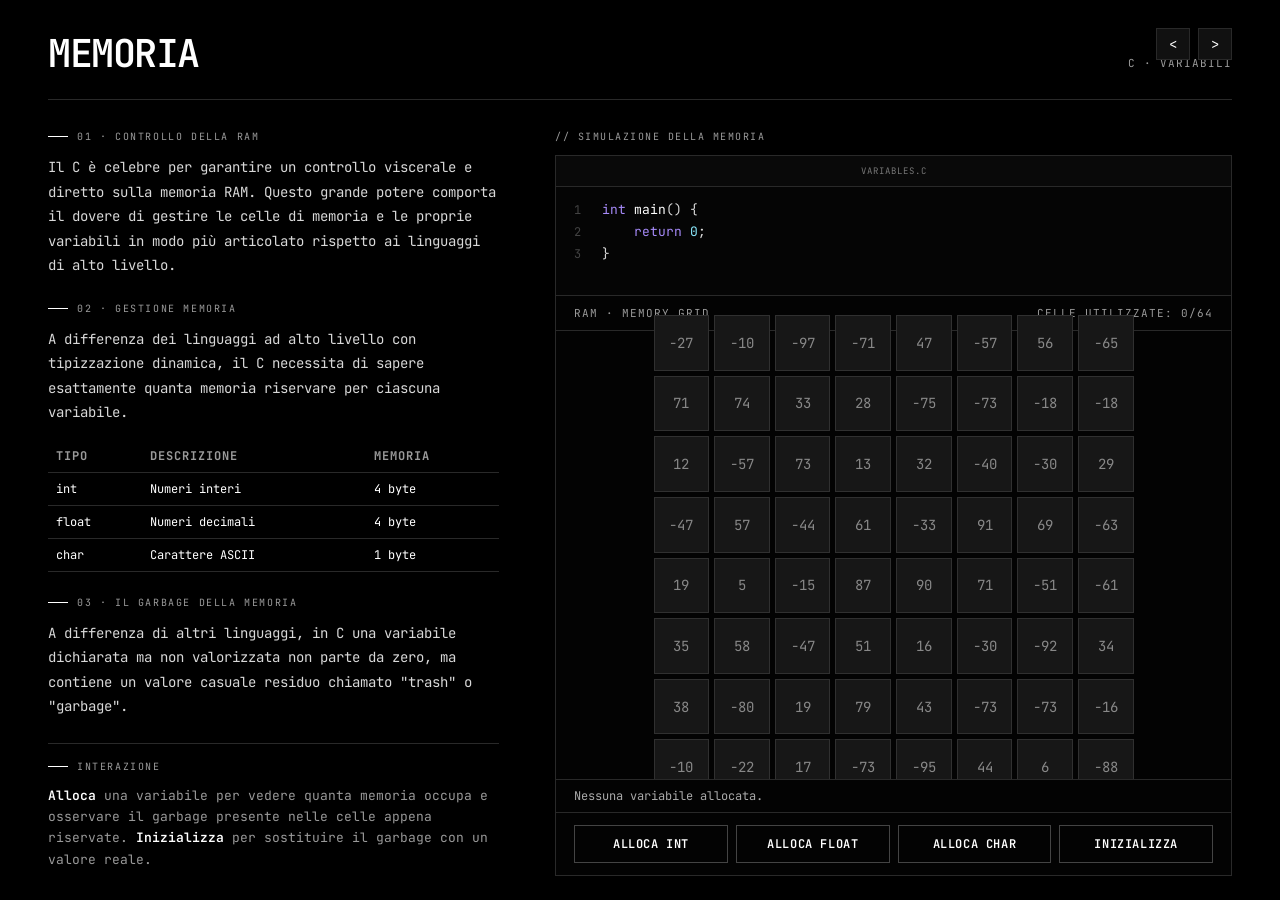
==== memoria.html @ db169fb8 "Primo Commit (sito base ma completo)" ====
<!DOCTYPE html>
<html lang="it">
<head>
    <meta charset="UTF-8">
    <meta name="viewport" content="width=device-width, initial-scale=1.0">
    <title>MEMORIA</title>
    <link rel="preconnect" href="https://fonts.googleapis.com">
    <link rel="preconnect" href="https://fonts.gstatic.com" crossorigin>
    <link href="https://fonts.googleapis.com/css2?family=JetBrains+Mono:wght@400;500;600;700&display=swap" rel="stylesheet">
    <link rel="stylesheet" href="shared.css">
    <style>
        table { width: 100%; margin-top: 15px; border-collapse: collapse; font-size: 12px; }
        th, td { border-bottom: 1px solid var(--line); padding: 8px; text-align: left; }
        th { color: var(--muted); letter-spacing: 1px; text-transform: uppercase; }
        .code-type-int { color: var(--int); } .code-type-float { color: var(--float); } .code-type-char { color: var(--char); } .code-value { color: var(--function); }
        .ram-header { display: flex; justify-content: space-between; padding: 10px 18px; border-bottom: 1px solid var(--line); color: var(--muted); letter-spacing: 1px; flex-shrink: 0; font-size: 11px; }
        .ram-area { flex: 1; min-height: 0; display: flex; justify-content: center; align-items: center; padding: 14px; }
        .ram-grid { width: 480px; max-width: 100%; aspect-ratio: 1; display: grid; grid-template-columns: repeat(8, 1fr); grid-template-rows: repeat(8, 1fr); gap: 5px; }
        .cell { display: flex; align-items: center; justify-content: center; border: 1px solid var(--cell-border); background: var(--cell); color: #888; transition: all 0.3s ease; font-size: 14px; }
        .cell.initialized { font-weight: bold; }
        #allocInt:hover { color: var(--int); border-color: var(--int); }
        #allocFloat:hover { color: var(--float); border-color: var(--float); }
        #allocChar:hover { color: var(--char); border-color: var(--char); }
    </style>
</head>
<body>
<div class="nav-bar">
    <button class="nav-btn" onclick="window.location.href='main.html'">&lt;</button>
    <button class="nav-btn" onclick="window.location.href='stdio.html'">&gt;</button>
</div>
<div class="app">
    <header class="header">
        <h1 class="title">MEMORIA</h1>
        <div class="subtitle">C · VARIABILI</div>
    </header>
    <main class="content">
        <section class="lesson">
            <div>
                <div class="lesson-section">
                    <div class="eyebrow">01 · CONTROLLO DELLA RAM</div>
                    <p>Il C è celebre per garantire un controllo viscerale e diretto sulla memoria RAM. Questo grande potere comporta il dovere di gestire le celle di memoria e le proprie variabili in modo più articolato rispetto ai linguaggi di alto livello.</p>
                </div>
                <div class="lesson-section">
                    <div class="eyebrow">02 · GESTIONE MEMORIA</div>
                    <p>A differenza dei linguaggi ad alto livello con tipizzazione dinamica, il C necessita di sapere esattamente quanta memoria riservare per ciascuna variabile.</p>
                    <table>
                        <tr><th>Tipo</th><th>Descrizione</th><th>Memoria</th></tr>
                        <tr><td>int</td><td>Numeri interi</td><td>4 byte</td></tr>
                        <tr><td>float</td><td>Numeri decimali</td><td>4 byte</td></tr>
                        <tr><td>char</td><td>Carattere ASCII</td><td>1 byte</td></tr>
                    </table>
                </div>
                <div class="lesson-section">
                    <div class="eyebrow">03 · IL GARBAGE DELLA MEMORIA</div>
                    <p>A differenza di altri linguaggi, in C una variabile dichiarata ma non valorizzata non parte da zero, ma contiene un valore casuale residuo chiamato "trash" o "garbage".</p>
                </div>
            </div>
            <div class="interaction">
                <div class="interaction-title">INTERAZIONE</div>
                <p><strong>Alloca</strong> una variabile per vedere quanta memoria occupa e osservare il garbage presente nelle celle appena riservate. <strong>Inizializza</strong> per sostituire il garbage con un valore reale.</p>
            </div>
        </section>
        <section class="workspace-column">
            <div class="workspace-label">// SIMULAZIONE DELLA MEMORIA</div>
            <div class="workspace">
                <div class="code-panel">
                    <div class="code-header">variables.c</div>
                    <div class="code-content" id="codeContent"></div>
                </div>
                <div class="ram-header">
                    <span>RAM · MEMORY GRID</span>
                    <span>CELLE UTILIZZATE: <span id="usedCounter">0</span>/64</span>
                </div>
                <div class="ram-area">
                    <div class="ram-grid" id="ramGrid"></div>
                </div>
                <div class="variable-status" id="variableStatus">Nessuna variabile allocata.</div>
                <div class="controls">
                    <button id="allocInt" type="button">ALLOCA INT</button>
                    <button id="allocFloat" type="button">ALLOCA FLOAT</button>
                    <button id="allocChar" type="button">ALLOCA CHAR</button>
                    <button id="initialize" type="button">INIZIALIZZA</button>
                </div>
            </div>
        </section>
    </main>
</div>
<script>
    const TOTAL_CELLS = 64, memory = [], variables = [], ramGrid = document.getElementById("ramGrid"), codeContent = document.getElementById("codeContent"), usedCounter = document.getElementById("usedCounter"), variableStatus = document.getElementById("variableStatus");
    let nextVariableId = 1;
    for (let i = 0; i < TOTAL_CELLS; i++) memory.push({ value: Math.floor(Math.random() * 199) - 99, variableId: null, initialized: false });
    function getRandomHue() { return Math.floor(Math.random() * 360); }
    function renderMemory() {
        ramGrid.innerHTML = "";
        memory.forEach(cell => {
            const div = document.createElement("div");
            div.className = "cell";
            div.textContent = cell.value;
            if (cell.variableId !== null) {
                const variable = variables.find(v => v.id === cell.variableId);
                const hue = variable.hue;
                div.style.borderColor = `hsl(${hue}, 100%, 65%)`;
                div.style.boxShadow = `0 0 8px hsla(${hue}, 100%, 65%, 0.4), inset 0 0 8px hsla(${hue}, 100%, 65%, 0.2)`;
                if (cell.initialized) {
                    div.style.backgroundColor = `hsla(${hue}, 100%, 65%, 0.35)`;
                    div.style.color = "#ffffff";
                    div.style.textShadow = `0 0 5px hsla(${hue}, 100%, 65%, 0.8)`;
                    div.classList.add("initialized");
                } else {
                    div.style.backgroundColor = `hsla(${hue}, 100%, 65%, 0.1)`;
                    div.style.color = `hsla(${hue}, 100%, 80%, 0.5)`;
                }
            }
            ramGrid.appendChild(div);
        });
        usedCounter.textContent = memory.filter(c => c.variableId !== null).length;
    }
    function findFreeBlock(size) {
        for (let i = 0; i <= TOTAL_CELLS - size; i++) {
            const indexes = [];
            for (let j = 0; j < size; j++) indexes.push(i + j);
            if (indexes.every(index => memory[index].variableId === null)) return indexes;
        }
        return null;
    }
    function allocate(type, size) {
        const cells = findFreeBlock(size);
        if (!cells) { variableStatus.textContent = "RAM PIENA"; return; }
        const variable = { id: nextVariableId++, type, cells, initialized: false, hue: getRandomHue() };
        variables.push(variable);
        cells.forEach(index => { memory[index].variableId = variable.id; });
        renderMemory();
        updateCode();
        variableStatus.textContent = `Allocata ${type} var${variable.id}`;
    }
    function initializeFirstVariable() {
        const variable = variables.find(v => !v.initialized);
        if (!variable) { variableStatus.textContent = "Tutte le variabili sono inizializzate."; return; }
        variable.initialized = true;
        let value = variable.type === "int" ? 10 : variable.type === "float" ? 1.5 : "A";
        variable.cells.forEach(index => {
            memory[index].value = value;
            memory[index].initialized = true;
        });
        renderMemory();
        updateCode();
        variableStatus.textContent = `Inizializzata var${variable.id}`;
    }
    function updateCode() {
        codeContent.innerHTML = "";
        const mainLine = document.createElement("div");
        mainLine.className = "code-line";
        mainLine.innerHTML = `<span class="code-number">1</span><span class="code-keyword">int</span> <span class="code-variable">main</span>() {`;
        codeContent.appendChild(mainLine);
        variables.forEach((variable, index) => {
            const line = document.createElement("div");
            line.className = "code-line";
            let value = variable.initialized ? (variable.type === "int" ? " = 10" : variable.type === "float" ? " = 1.5" : " = 'A'") : "";
            line.innerHTML = `<span class="code-number">${index + 2}</span>    <span style="color: hsl(${variable.hue}, 100%, 65%); text-shadow: 0 0 5px hsla(${variable.hue}, 100%, 65%, 0.5);">${variable.type}</span> <span class="code-variable">var${variable.id}</span><span class="code-value">${value}</span>;`;
            codeContent.appendChild(line);
        });
        const returnLine = document.createElement("div");
        returnLine.className = "code-line";
        returnLine.innerHTML = `<span class="code-number">${variables.length + 2}</span>    <span class="code-keyword">return</span> <span class="code-value">0</span>;`;
        codeContent.appendChild(returnLine);
        const closing = document.createElement("div");
        closing.className = "code-line";
        closing.innerHTML = `<span class="code-number">${variables.length + 3}</span>}`;
        codeContent.appendChild(closing);
        codeContent.scrollTop = codeContent.scrollHeight;
    }
    document.getElementById("allocInt").addEventListener("click", () => allocate("int", 4));
    document.getElementById("allocFloat").addEventListener("click", () => allocate("float", 4));
    document.getElementById("allocChar").addEventListener("click", () => allocate("char", 1));
    document.getElementById("initialize").addEventListener("click", initializeFirstVariable);
    renderMemory();
    updateCode();
</script>
</body>
</html>
---- shared.css ----
* {
    box-sizing: border-box;
    margin: 0;
    padding: 0;
}

:root {
    --white: #ffffff;
    --muted: #9a9a9a;
    --dim: #555555;
    --line: #292929;
    --green: #00ff88;
    --red: #ff304f;
    --keyword: #a78bfa;
    --type: #ffb86c;
    --number: #50fa7b;
    --function: #8be9fd;
    --text: #d8d8d8;
    --cell: #171717;
    --cell-border: #303030;
    --int: #ff9d3d;
    --float: #00ff88;
    --char: #4da6ff;
    --cyan: #8be9fd;
    --magenta: #ff79c6;

    --fs-code: 13px;
    --fs-code-num: 12px;
    --fs-ui: 12px;
    --fs-btn: 12px;
}

html, body {
    width: 100%;
    height: 100%;
    overflow: hidden;
    background: #000000;
}

body {
    font-family: "JetBrains Mono", monospace;
    color: var(--white);
    text-align: left;
}

button {
    font-family: inherit;
}

.app {
    width: 100%;
    height: 100vh;
    min-height: 620px;
    display: flex;
    flex-direction: column;
    padding: 28px 48px 24px;
    overflow: hidden;
}

/* HEADER */
.header {
    flex: 0 0 auto;
    display: flex;
    align-items: baseline;
    justify-content: space-between;
    border-bottom: 1px solid var(--line);
    padding-bottom: 20px;
}

.title {
    font-size: clamp(25px, 3vw, 40px);
    font-weight: 600;
    letter-spacing: -1.5px;
}

.subtitle {
    color: var(--muted);
    font-size: 11px;
    letter-spacing: 1px;
    text-transform: uppercase;
}

/* MAIN CONTENT */
.content {
    flex: 1;
    min-height: 0;
    display: grid;
    grid-template-columns: minmax(320px, 0.9fr) minmax(520px, 1.35fr);
    gap: 56px;
    padding-top: 30px;
    overflow: hidden;
}

/* LESSON */
.lesson {
    min-width: 0;
    display: flex;
    flex-direction: column;
    justify-content: space-between;
    padding-bottom: 10px;
    overflow-y: auto;
}

.eyebrow {
    display: flex;
    align-items: center;
    gap: 9px;
    margin-bottom: 12px;
    color: var(--muted);
    font-size: 10px;
    letter-spacing: 1.6px;
    text-transform: uppercase;
}

.eyebrow::before {
    content: "";
    width: 20px;
    height: 1px;
    background: var(--white);
}

.lesson p {
    max-width: 690px;
    color: var(--text);
    font-size: 14px;
    line-height: 1.75;
    text-align: left;
}

.lesson p strong {
    color: var(--white);
    font-weight: 600;
}

.lesson-section {
    margin-bottom: 24px;
}

.nav-bar {
    position: absolute;
    top: 28px;
    right: 48px;
    display: flex;
    gap: 8px;
    z-index: 100;
}

.nav-btn {
    padding: 6px 12px;
    background: #111;
    border: 1px solid var(--line);
    color: var(--white);
    font-size: 14px;
    cursor: pointer;
    transition: .2s ease;
}

.nav-btn:hover {
    border-color: var(--white);
    background: #222;
}

/* INTERACTION */
.interaction {
    margin-top: auto;
    padding-top: 16px;
    border-top: 1px solid var(--line);
}

.interaction-title {
    display: flex;
    align-items: center;
    gap: 9px;
    margin-bottom: 12px;
    color: var(--muted);
    font-size: 10px;
    letter-spacing: 1.6px;
    text-transform: uppercase;
}

.interaction-title::before {
    content: "";
    width: 20px;
    height: 1px;
    background: var(--white);
}

.interaction p {
    color: #999;
    font-size: 13px;
    line-height: 1.65;
    text-align: left;
}

.interaction strong {
    color: var(--white);
    font-weight: 600;
}

/* WORKSPACE */
.workspace-column {
    display: flex;
    flex-direction: column;
    min-height: 0;
    overflow: hidden;
}

.workspace-label {
    color: var(--muted);
    font-size: 10px;
    letter-spacing: 1.5px;
    text-transform: uppercase;
    margin-bottom: 12px;
    flex-shrink: 0;
}

.workspace {
    flex: 1;
    min-height: 0;
    border: 1px solid var(--line);
    display: flex;
    flex-direction: column;
    background: #030303;
    overflow: hidden;
}

.code-panel {
    border-bottom: 1px solid var(--line);
    background: #050505;
    flex: 0 0 140px;
    display: flex;
    flex-direction: column;
    overflow: hidden;
}

.code-panel.executing {
    animation: codePulse 0.75s ease-in-out;
    border-color: #777;
}

@keyframes codePulse {
    0% { box-shadow: 0 0 0 rgba(255,255,255,0); }
    35% { box-shadow: 0 0 20px rgba(255,255,255,0.13), 0 0 45px rgba(255,255,255,0.04); }
    100% { box-shadow: 0 0 0 rgba(255,255,255,0); }
}

.code-header {
    height: 31px;
    flex-shrink: 0;
    border-bottom: 1px solid #292929;
    display: flex;
    align-items: center;
    justify-content: center;
    color: #777;
    font-size: 9px;
    letter-spacing: 1px;
    text-transform: uppercase;
    background: #090909;
}

.code-content {
    flex: 1;
    min-height: 0;
    padding: 12px 18px;
    font-size: var(--fs-code);
    line-height: 1.7;
    overflow-y: auto;
}

.code-line { white-space: pre; color: var(--text); }
.code-number { display: inline-block; width: 28px; color: #444; user-select: none; font-size: var(--fs-code-num); }
.code-keyword { color: var(--keyword); }
.code-type { color: var(--type); }
.code-function { color: var(--function); }
.code-number-value { color: var(--number); }
.code-string { color: var(--green); }
.code-variable { color: var(--white); }

.variable-status {
    padding: 8px 18px;
    border-top: 1px solid var(--line);
    font-size: var(--fs-ui);
    color: #aaa;
    flex-shrink: 0;
    background: #030303;
}

.variable-status.success { color: var(--green); }
.variable-status.error { color: var(--red); }

.controls {
    display: flex;
    gap: 8px;
    padding: 12px 18px;
    border-top: 1px solid var(--line);
    flex-shrink: 0;
    background: #030303;
}

.controls button {
    flex: 1;
    background: transparent;
    color: white;
    border: 1px solid #444;
    padding: 10px;
    font-family: inherit;
    font-size: var(--fs-btn);
    cursor: pointer;
    transition: .15s ease;
    font-weight: 600;
    letter-spacing: .6px;
}

.controls button:hover { border-color: white; }
.controls button:disabled { opacity: .35; cursor: not-allowed; }

@media (max-width: 1000px) {
    .app { padding: 22px 28px 20px; }
    .content { grid-template-columns: 1fr; gap: 20px; overflow: hidden; }
    .lesson { max-height: 280px; overflow-y: auto; }
    .workspace { height: 400px; }
}
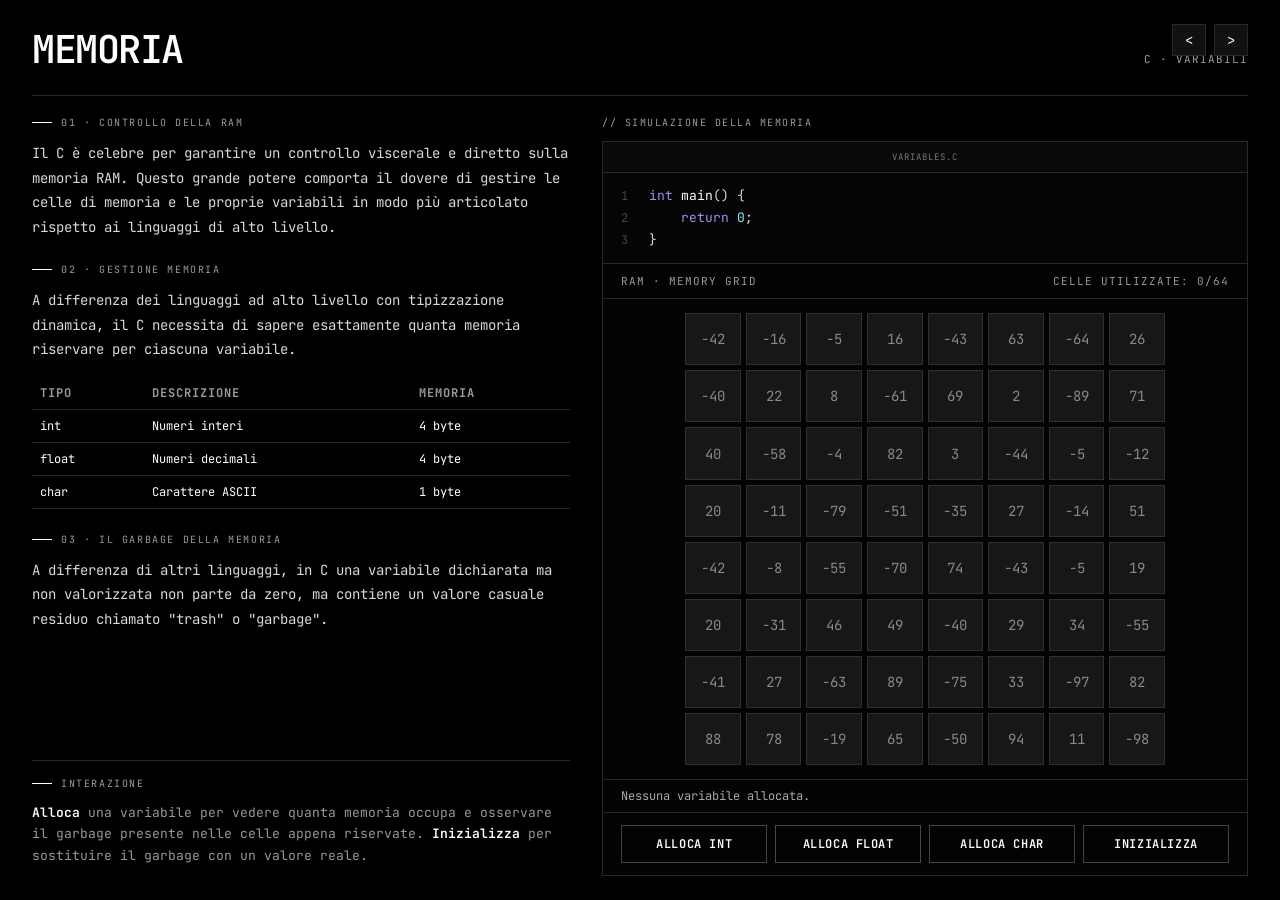
==== commit 1637acae: "Update memoria.html" ====
--- a/memoria.html
+++ b/memoria.html
@@ -86,46 +86,65 @@
     </main>
 </div>
 <script>
-    const TOTAL_CELLS = 64, memory = [], variables = [], ramGrid = document.getElementById("ramGrid"), codeContent = document.getElementById("codeContent"), usedCounter = document.getElementById("usedCounter"), variableStatus = document.getElementById("variableStatus");
+    const TOTAL_CELLS = 64, COLS = 8, memory = [], variables = [], ramGrid = document.getElementById("ramGrid"), codeContent = document.getElementById("codeContent"), usedCounter = document.getElementById("usedCounter"), variableStatus = document.getElementById("variableStatus");
     let nextVariableId = 1;
     for (let i = 0; i < TOTAL_CELLS; i++) memory.push({ value: Math.floor(Math.random() * 199) - 99, variableId: null, initialized: false });
     function getRandomHue() { return Math.floor(Math.random() * 360); }
+    
     function renderMemory() {
         ramGrid.innerHTML = "";
-        memory.forEach(cell => {
+        let i = 0;
+        while (i < TOTAL_CELLS) {
+            const cell = memory[i];
             const div = document.createElement("div");
             div.className = "cell";
-            div.textContent = cell.value;
+            
             if (cell.variableId !== null) {
                 const variable = variables.find(v => v.id === cell.variableId);
+                const size = variable.cells.length;
                 const hue = variable.hue;
+                
+                div.style.gridColumn = `span ${size}`;
                 div.style.borderColor = `hsl(${hue}, 100%, 65%)`;
                 div.style.boxShadow = `0 0 8px hsla(${hue}, 100%, 65%, 0.4), inset 0 0 8px hsla(${hue}, 100%, 65%, 0.2)`;
-                if (cell.initialized) {
+                
+                if (variable.initialized) {
+                    div.textContent = memory[i].value;
                     div.style.backgroundColor = `hsla(${hue}, 100%, 65%, 0.35)`;
                     div.style.color = "#ffffff";
                     div.style.textShadow = `0 0 5px hsla(${hue}, 100%, 65%, 0.8)`;
                     div.classList.add("initialized");
                 } else {
+                    div.textContent = memory[i].value;
                     div.style.backgroundColor = `hsla(${hue}, 100%, 65%, 0.1)`;
                     div.style.color = `hsla(${hue}, 100%, 80%, 0.5)`;
                 }
+                
+                ramGrid.appendChild(div);
+                i += size;
+            } else {
+                div.textContent = cell.value;
+                ramGrid.appendChild(div);
+                i++;
             }
-            ramGrid.appendChild(div);
-        });
+        }
         usedCounter.textContent = memory.filter(c => c.variableId !== null).length;
     }
+    
     function findFreeBlock(size) {
         for (let i = 0; i <= TOTAL_CELLS - size; i++) {
+            if ((i % COLS) + size > COLS) continue;
+            
             const indexes = [];
             for (let j = 0; j < size; j++) indexes.push(i + j);
             if (indexes.every(index => memory[index].variableId === null)) return indexes;
         }
         return null;
     }
+    
     function allocate(type, size) {
         const cells = findFreeBlock(size);
-        if (!cells) { variableStatus.textContent = "RAM PIENA"; return; }
+        if (!cells) { variableStatus.textContent = "RAM PIENA O SPAZIO CONTIGUO INSUFFICIENTE"; return; }
         const variable = { id: nextVariableId++, type, cells, initialized: false, hue: getRandomHue() };
         variables.push(variable);
         cells.forEach(index => { memory[index].variableId = variable.id; });
@@ -133,6 +152,7 @@
         updateCode();
         variableStatus.textContent = `Allocata ${type} var${variable.id}`;
     }
+    
     function initializeFirstVariable() {
         const variable = variables.find(v => !v.initialized);
         if (!variable) { variableStatus.textContent = "Tutte le variabili sono inizializzate."; return; }
@@ -146,6 +166,7 @@
         updateCode();
         variableStatus.textContent = `Inizializzata var${variable.id}`;
     }
+    
     function updateCode() {
         codeContent.innerHTML = "";
         const mainLine = document.createElement("div");
@@ -169,6 +190,7 @@
         codeContent.appendChild(closing);
         codeContent.scrollTop = codeContent.scrollHeight;
     }
+    
     document.getElementById("allocInt").addEventListener("click", () => allocate("int", 4));
     document.getElementById("allocFloat").addEventListener("click", () => allocate("float", 4));
     document.getElementById("allocChar").addEventListener("click", () => allocate("char", 1));
--- a/shared.css
+++ b/shared.css
@@ -1,26 +1,41 @@
+/* =========================================================
+   RESET
+   ========================================================= */
+
 * {
     box-sizing: border-box;
     margin: 0;
     padding: 0;
 }
+
+
+/* =========================================================
+   VARIABLES
+   ========================================================= */
 
 :root {
     --white: #ffffff;
     --muted: #9a9a9a;
     --dim: #555555;
     --line: #292929;
+
     --green: #00ff88;
     --red: #ff304f;
+
     --keyword: #a78bfa;
     --type: #ffb86c;
     --number: #50fa7b;
     --function: #8be9fd;
+
     --text: #d8d8d8;
+
     --cell: #171717;
     --cell-border: #303030;
+
     --int: #ff9d3d;
     --float: #00ff88;
     --char: #4da6ff;
+
     --cyan: #8be9fd;
     --magenta: #ff79c6;
 
@@ -30,14 +45,18 @@
     --fs-btn: 12px;
 }
 
-html, body {
+
+/* =========================================================
+   BASE
+   ========================================================= */
+
+html,
+body {
     width: 100%;
     height: 100%;
     overflow: hidden;
     background: #000000;
-}
-
-body {
+
     font-family: "JetBrains Mono", monospace;
     color: var(--white);
     text-align: left;
@@ -47,22 +66,36 @@
     font-family: inherit;
 }
 
+
+/* =========================================================
+   MAIN APP LAYOUT
+   ========================================================= */
+
 .app {
     width: 100%;
     height: 100vh;
-    min-height: 620px;
+    min-height: 100vh;
+
     display: flex;
     flex-direction: column;
-    padding: 28px 48px 24px;
+
+    padding: 24px 32px;
+
     overflow: hidden;
 }
 
-/* HEADER */
+
+/* =========================================================
+   HEADER & NAVBAR
+   ========================================================= */
+
 .header {
     flex: 0 0 auto;
+
     display: flex;
     align-items: baseline;
     justify-content: space-between;
+
     border-bottom: 1px solid var(--line);
     padding-bottom: 20px;
 }
@@ -80,33 +113,84 @@
     text-transform: uppercase;
 }
 
-/* MAIN CONTENT */
+.nav-bar {
+    position: absolute;
+
+    top: 24px;
+    right: 32px;
+
+    display: flex;
+    gap: 8px;
+
+    z-index: 100;
+}
+
+.nav-btn {
+    padding: 6px 12px;
+
+    background: #111;
+    border: 1px solid var(--line);
+
+    color: var(--white);
+
+    font-size: 14px;
+
+    cursor: pointer;
+    transition: .2s ease;
+}
+
+.nav-btn:hover {
+    border-color: var(--white);
+    background: #222;
+}
+
+
+/* =========================================================
+   MAIN CONTENT & LESSON
+   ========================================================= */
+
 .content {
     flex: 1;
+
     min-height: 0;
+
     display: grid;
-    grid-template-columns: minmax(320px, 0.9fr) minmax(520px, 1.35fr);
-    gap: 56px;
-    padding-top: 30px;
+    grid-template-columns:
+        minmax(280px, 1fr)
+        minmax(360px, 1.2fr);
+
+    gap: 32px;
+
+    padding-top: 20px;
+
     overflow: hidden;
 }
 
-/* LESSON */
 .lesson {
     min-width: 0;
+
     display: flex;
     flex-direction: column;
     justify-content: space-between;
+
     padding-bottom: 10px;
+
     overflow-y: auto;
 }
 
+.lesson-section {
+    margin-bottom: 24px;
+}
+
 .eyebrow {
     display: flex;
     align-items: center;
+
     gap: 9px;
     margin-bottom: 12px;
+
     color: var(--muted);
+
     font-size: 10px;
     letter-spacing: 1.6px;
     text-transform: uppercase;
@@ -114,16 +198,21 @@
 
 .eyebrow::before {
     content: "";
+
     width: 20px;
     height: 1px;
+
     background: var(--white);
 }
 
 .lesson p {
     max-width: 690px;
+
     color: var(--text);
+
     font-size: 14px;
     line-height: 1.75;
+
     text-align: left;
 }
 
@@ -132,47 +221,59 @@
     font-weight: 600;
 }
 
-.lesson-section {
-    margin-bottom: 24px;
-}
-
-.nav-bar {
-    position: absolute;
-    top: 28px;
-    right: 48px;
-    display: flex;
-    gap: 8px;
-    z-index: 100;
-}
-
-.nav-btn {
-    padding: 6px 12px;
-    background: #111;
-    border: 1px solid var(--line);
-    color: var(--white);
-    font-size: 14px;
-    cursor: pointer;
-    transition: .2s ease;
-}
-
-.nav-btn:hover {
-    border-color: var(--white);
-    background: #222;
-}
-
-/* INTERACTION */
+
+/* =========================================================
+   TABLES
+   ========================================================= */
+
+table {
+    width: 100%;
+
+    margin-top: 15px;
+
+    border-collapse: collapse;
+
+    font-size: 12px;
+}
+
+th,
+td {
+    border-bottom: 1px solid var(--line);
+
+    padding: 8px;
+
+    text-align: left;
+}
+
+th {
+    color: var(--muted);
+
+    letter-spacing: 1px;
+    text-transform: uppercase;
+}
+
+
+/* =========================================================
+   INTERACTION SECTION
+   ========================================================= */
+
 .interaction {
     margin-top: auto;
+
     padding-top: 16px;
+
     border-top: 1px solid var(--line);
 }
 
 .interaction-title {
     display: flex;
     align-items: center;
+
     gap: 9px;
     margin-bottom: 12px;
+
     color: var(--muted);
+
     font-size: 10px;
     letter-spacing: 1.6px;
     text-transform: uppercase;
@@ -180,15 +281,19 @@
 
 .interaction-title::before {
     content: "";
+
     width: 20px;
     height: 1px;
+
     background: var(--white);
 }
 
 .interaction p {
     color: #999;
+
     font-size: 13px;
     line-height: 1.65;
+
     text-align: left;
 }
 
@@ -197,126 +302,664 @@
     font-weight: 600;
 }
 
-/* WORKSPACE */
+
+/* =========================================================
+   WORKSPACE COLUMN
+   ========================================================= */
+
 .workspace-column {
     display: flex;
     flex-direction: column;
+
     min-height: 0;
+
     overflow: hidden;
 }
 
 .workspace-label {
     color: var(--muted);
+
     font-size: 10px;
     letter-spacing: 1.5px;
     text-transform: uppercase;
+
     margin-bottom: 12px;
+
     flex-shrink: 0;
 }
+
+
+/* =========================================================
+   WORKSPACE
+   ========================================================= */
 
 .workspace {
     flex: 1;
+
     min-height: 0;
+
     border: 1px solid var(--line);
+
     display: flex;
     flex-direction: column;
+
     background: #030303;
+
     overflow: hidden;
 }
+
+
+/* =========================================================
+   CODE PANEL
+   ========================================================= */
 
 .code-panel {
     border-bottom: 1px solid var(--line);
+
     background: #050505;
-    flex: 0 0 140px;
+
+    flex: 0 1 auto;
+
+    max-height: 140px;
+
     display: flex;
     flex-direction: column;
+
     overflow: hidden;
 }
 
 .code-panel.executing {
     animation: codePulse 0.75s ease-in-out;
+
     border-color: #777;
 }
 
 @keyframes codePulse {
-    0% { box-shadow: 0 0 0 rgba(255,255,255,0); }
-    35% { box-shadow: 0 0 20px rgba(255,255,255,0.13), 0 0 45px rgba(255,255,255,0.04); }
-    100% { box-shadow: 0 0 0 rgba(255,255,255,0); }
+    0% {
+        box-shadow: 0 0 0 rgba(255, 255, 255, 0);
+    }
+
+    35% {
+        box-shadow:
+            0 0 20px rgba(255, 255, 255, 0.13),
+            0 0 45px rgba(255, 255, 255, 0.04);
+    }
+
+    100% {
+        box-shadow: 0 0 0 rgba(255, 255, 255, 0);
+    }
 }
 
 .code-header {
     height: 31px;
+
     flex-shrink: 0;
+
     border-bottom: 1px solid #292929;
+
     display: flex;
     align-items: center;
     justify-content: center;
+
     color: #777;
+
     font-size: 9px;
     letter-spacing: 1px;
     text-transform: uppercase;
+
     background: #090909;
 }
 
 .code-content {
     flex: 1;
+
     min-height: 0;
+
     padding: 12px 18px;
+
     font-size: var(--fs-code);
     line-height: 1.7;
+
     overflow-y: auto;
 }
 
-.code-line { white-space: pre; color: var(--text); }
-.code-number { display: inline-block; width: 28px; color: #444; user-select: none; font-size: var(--fs-code-num); }
-.code-keyword { color: var(--keyword); }
-.code-type { color: var(--type); }
-.code-function { color: var(--function); }
-.code-number-value { color: var(--number); }
-.code-string { color: var(--green); }
-.code-variable { color: var(--white); }
+
+/* =========================================================
+   SYNTAX HIGHLIGHTING
+   ========================================================= */
+
+.code-line {
+    white-space: pre;
+    color: var(--text);
+}
+
+.code-number {
+    display: inline-block;
+
+    width: 28px;
+
+    color: #444;
+
+    user-select: none;
+
+    font-size: var(--fs-code-num);
+}
+
+.code-keyword {
+    color: var(--keyword);
+}
+
+.code-type {
+    color: var(--type);
+}
+
+.code-function {
+    color: var(--function);
+}
+
+.code-number-value {
+    color: var(--number);
+}
+
+.code-string {
+    color: var(--green);
+}
+
+.code-variable {
+    color: var(--white);
+}
+
+.code-value {
+    color: var(--function);
+}
+
+.code-type-int {
+    color: var(--int);
+}
+
+.code-type-float {
+    color: var(--float);
+}
+
+.code-type-char {
+    color: var(--char);
+}
+
+
+/* =========================================================
+   RAM SIMULATION GRID
+   ========================================================= */
+
+.ram-header {
+    display: flex;
+    justify-content: space-between;
+
+    padding: 10px 18px;
+
+    border-bottom: 1px solid var(--line);
+
+    color: var(--muted);
+
+    letter-spacing: 1px;
+
+    flex-shrink: 0;
+
+    font-size: 11px;
+}
+
+.ram-area {
+    flex: 1;
+
+    min-height: 0;
+
+    display: flex;
+    justify-content: center;
+    align-items: center;
+
+    padding: 12px;
+}
+
+.ram-grid {
+    width: 100%;
+
+    max-width: min(100%, 420px);
+    max-height: 100%;
+
+    aspect-ratio: 1 / 1;
+
+    display: grid;
+
+    grid-template-columns: repeat(8, 1fr);
+    grid-template-rows: repeat(8, 1fr);
+
+    gap: 4px;
+}
+
+.cell {
+    display: flex;
+    align-items: center;
+    justify-content: center;
+
+    border: 1px solid var(--cell-border);
+
+    background: var(--cell);
+
+    color: #888;
+
+    transition: all 0.3s ease;
+
+    font-size: 13px;
+}
+
+.cell.initialized {
+    font-weight: bold;
+}
+
+
+/* =========================================================
+   STATUS & CONTROLS
+   ========================================================= */
 
 .variable-status {
     padding: 8px 18px;
+
     border-top: 1px solid var(--line);
+
     font-size: var(--fs-ui);
+
     color: #aaa;
+
     flex-shrink: 0;
+
     background: #030303;
 }
 
-.variable-status.success { color: var(--green); }
-.variable-status.error { color: var(--red); }
+.variable-status.success {
+    color: var(--green);
+}
+
+.variable-status.error {
+    color: var(--red);
+}
 
 .controls {
     display: flex;
+
     gap: 8px;
+
     padding: 12px 18px;
+
     border-top: 1px solid var(--line);
+
     flex-shrink: 0;
+
     background: #030303;
 }
 
 .controls button {
     flex: 1;
+
     background: transparent;
+
     color: white;
+
     border: 1px solid #444;
+
     padding: 10px;
-    font-family: inherit;
+
     font-size: var(--fs-btn);
+
     cursor: pointer;
+
     transition: .15s ease;
+
     font-weight: 600;
+
     letter-spacing: .6px;
 }
 
-.controls button:hover { border-color: white; }
-.controls button:disabled { opacity: .35; cursor: not-allowed; }
-
-@media (max-width: 1000px) {
-    .app { padding: 22px 28px 20px; }
-    .content { grid-template-columns: 1fr; gap: 20px; overflow: hidden; }
-    .lesson { max-height: 280px; overflow-y: auto; }
-    .workspace { height: 400px; }
-}
+.controls button:hover {
+    border-color: white;
+}
+
+.controls button:disabled {
+    opacity: .35;
+    cursor: not-allowed;
+}
+
+#allocInt:hover {
+    color: var(--int);
+    border-color: var(--int);
+}
+
+#allocFloat:hover {
+    color: var(--float);
+    border-color: var(--float);
+}
+
+#allocChar:hover {
+    color: var(--char);
+    border-color: var(--char);
+}
+
+
+/* =========================================================
+   MOBILE / TABLET
+   ========================================================= */
+
+@media (max-width: 960px) {
+
+    html,
+    body {
+        width: 100%;
+        height: auto !important;
+        min-height: 0 !important;
+
+        overflow-x: hidden !important;
+        overflow-y: auto !important;
+
+        position: static !important;
+    }
+
+    body {
+        display: block !important;
+        -webkit-overflow-scrolling: touch;
+    }
+
+    .app {
+        width: 100%;
+
+        height: auto !important;
+        min-height: 100vh;
+
+        display: block !important;
+
+        overflow: visible !important;
+
+        position: static !important;
+
+        padding: 20px 16px;
+    }
+
+
+    /* =========================
+       NAV
+       ========================= */
+
+    .nav-bar {
+        position: relative !important;
+
+        top: auto !important;
+        right: auto !important;
+
+        width: 100%;
+
+        display: flex;
+
+        justify-content: flex-start;
+
+        margin-bottom: 16px;
+    }
+
+
+    /* =========================
+       HEADER
+       ========================= */
+
+    .header {
+        width: 100%;
+
+        display: flex;
+
+        flex-direction: column;
+
+        align-items: flex-start;
+
+        gap: 8px;
+    }
+
+
+    /* =========================
+       CONTENT
+       ========================= */
+
+    .content {
+        width: 100%;
+
+        display: flex !important;
+
+        flex-direction: column;
+
+        gap: 28px;
+
+        height: auto !important;
+        min-height: 0 !important;
+
+        overflow: visible !important;
+
+        padding-top: 20px;
+    }
+
+
+    /* =========================
+       LESSON
+       ========================= */
+
+    .lesson {
+        width: 100%;
+
+        height: auto !important;
+        min-height: 0 !important;
+
+        display: flex;
+
+        flex-direction: column;
+
+        justify-content: flex-start;
+
+        overflow: visible !important;
+
+        padding-bottom: 10px;
+    }
+
+
+    .lesson-section {
+        width: 100%;
+
+        margin-bottom: 24px;
+    }
+
+
+    .interaction {
+        margin-top: 24px;
+    }
+
+
+    /* =========================
+       WORKSPACE COLUMN
+       ========================= */
+
+    .workspace-column {
+        width: 100%;
+
+        height: auto !important;
+        min-height: 0 !important;
+
+        display: flex;
+
+        flex-direction: column;
+
+        overflow: visible !important;
+    }
+
+
+    /* =========================
+       WORKSPACE
+       ========================= */
+
+    .workspace {
+        width: 100%;
+
+        height: auto !important;
+        min-height: 0 !important;
+
+        display: flex;
+
+        flex-direction: column;
+
+        overflow: visible !important;
+    }
+
+
+    /* =========================
+       CODE PANEL
+       ========================= */
+
+    .code-panel {
+        width: 100%;
+
+        max-height: 180px;
+
+        flex: none;
+
+        overflow: hidden;
+    }
+
+    .code-content {
+        overflow-x: auto;
+        overflow-y: auto;
+
+        -webkit-overflow-scrolling: touch;
+    }
+
+
+    /* =========================
+       RAM
+       ========================= */
+
+    .ram-area {
+        width: 100%;
+
+        flex: none;
+
+        min-height: 320px;
+
+        padding: 16px 8px;
+    }
+
+    .ram-grid {
+        width: 100%;
+
+        max-width: 340px;
+
+        height: auto;
+    }
+
+
+    /* =========================
+       STATUS
+       ========================= */
+
+    .variable-status {
+        width: 100%;
+
+        flex-shrink: 0;
+    }
+
+
+    /* =========================
+       CONTROLS
+       ========================= */
+
+    .controls {
+        width: 100%;
+
+        flex-shrink: 0;
+    }
+}
+
+
+/* =========================================================
+   SMALL PHONES
+   ========================================================= */
+
+@media (max-width: 480px) {
+
+    .app {
+        padding: 12px;
+    }
+
+
+    .title {
+        font-size: 24px;
+    }
+
+
+    .subtitle {
+        font-size: 10px;
+    }
+
+
+    .controls {
+        display: grid;
+
+        grid-template-columns: 1fr 1fr;
+
+        gap: 8px;
+    }
+
+
+    .controls button {
+        width: 100%;
+
+        padding: 10px 4px;
+
+        font-size: 11px;
+    }
+
+
+    .ram-area {
+        min-height: 280px;
+
+        padding: 8px 4px;
+    }
+
+
+    .ram-grid {
+        width: 100%;
+
+        max-width: 280px;
+
+        gap: 2px;
+    }
+
+
+    .cell {
+        font-size: 10px;
+    }
+
+
+    table {
+        font-size: 11px;
+    }
+
+
+    th,
+    td {
+        padding: 7px 5px;
+    }
+
+
+    .lesson p {
+        font-size: 13px;
+
+        line-height: 1.7;
+    }
+
+
+    .interaction p {
+        font-size: 12px;
+
+        line-height: 1.65;
+    }
+}
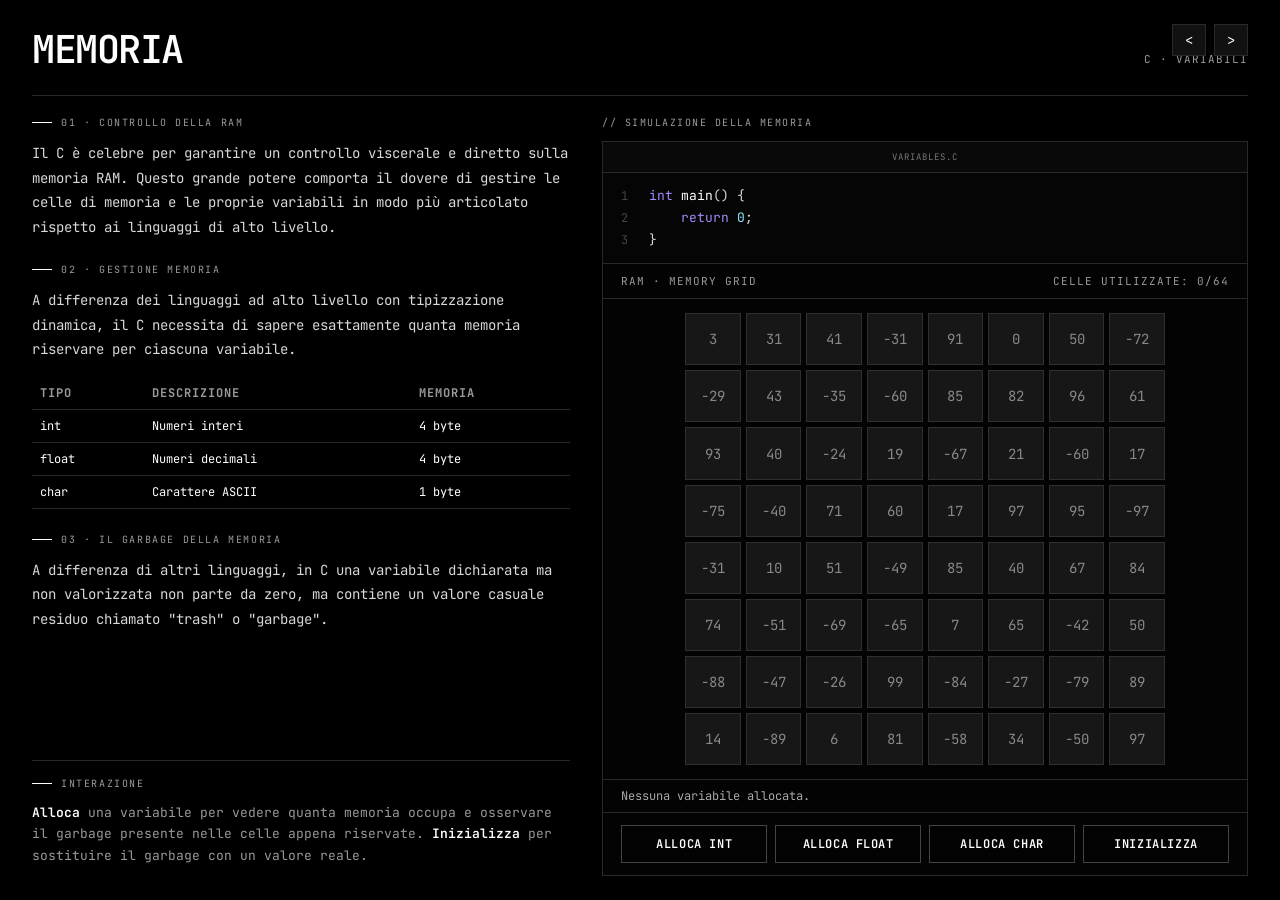
==== commit e9109639: "Update memoria.html" ====
--- a/memoria.html
+++ b/memoria.html
@@ -86,65 +86,77 @@
     </main>
 </div>
 <script>
-    const TOTAL_CELLS = 64, COLS = 8, memory = [], variables = [], ramGrid = document.getElementById("ramGrid"), codeContent = document.getElementById("codeContent"), usedCounter = document.getElementById("usedCounter"), variableStatus = document.getElementById("variableStatus");
+    const TOTAL_CELLS = 64, memory = [], variables = [], ramGrid = document.getElementById("ramGrid"), codeContent = document.getElementById("codeContent"), usedCounter = document.getElementById("usedCounter"), variableStatus = document.getElementById("variableStatus");
     let nextVariableId = 1;
-    for (let i = 0; i < TOTAL_CELLS; i++) memory.push({ value: Math.floor(Math.random() * 199) - 99, variableId: null, initialized: false });
+
+    for (let i = 0; i < TOTAL_CELLS; i++) {
+        memory.push({ value: Math.floor(Math.random() * 199) - 99, variableId: null, initialized: false });
+    }
+
     function getRandomHue() { return Math.floor(Math.random() * 360); }
-    
+
     function renderMemory() {
         ramGrid.innerHTML = "";
         let i = 0;
+
         while (i < TOTAL_CELLS) {
             const cell = memory[i];
-            const div = document.createElement("div");
-            div.className = "cell";
-            
-            if (cell.variableId !== null) {
-                const variable = variables.find(v => v.id === cell.variableId);
+            const variable = cell.variableId !== null ? variables.find(v => v.id === cell.variableId) : null;
+
+            // Se la cella appartiene a una variabile E la variabile è inizializzata -> blocco unificato
+            if (variable && variable.initialized) {
                 const size = variable.cells.length;
+                const div = document.createElement("div");
+                div.className = "cell initialized";
+                div.style.gridColumn = `span ${size}`;
+
                 const hue = variable.hue;
-                
-                div.style.gridColumn = `span ${size}`;
                 div.style.borderColor = `hsl(${hue}, 100%, 65%)`;
                 div.style.boxShadow = `0 0 8px hsla(${hue}, 100%, 65%, 0.4), inset 0 0 8px hsla(${hue}, 100%, 65%, 0.2)`;
+                div.style.backgroundColor = `hsla(${hue}, 100%, 65%, 0.35)`;
+                div.style.color = "#ffffff";
+                div.style.textShadow = `0 0 5px hsla(${hue}, 100%, 65%, 0.8)`;
                 
-                if (variable.initialized) {
-                    div.textContent = memory[i].value;
-                    div.style.backgroundColor = `hsla(${hue}, 100%, 65%, 0.35)`;
-                    div.style.color = "#ffffff";
-                    div.style.textShadow = `0 0 5px hsla(${hue}, 100%, 65%, 0.8)`;
-                    div.classList.add("initialized");
-                } else {
-                    div.textContent = memory[i].value;
+                // Valore singolo e centrato
+                div.textContent = cell.value;
+
+                ramGrid.appendChild(div);
+                i += size;
+            } else {
+                // Cella vuota O cella di variabile allocata ma non ancora inizializzata (1 div di 1 byte)
+                const div = document.createElement("div");
+                div.className = "cell";
+                div.textContent = cell.value;
+
+                if (variable) {
+                    const hue = variable.hue;
+                    div.style.borderColor = `hsl(${hue}, 100%, 65%)`;
+                    div.style.boxShadow = `0 0 8px hsla(${hue}, 100%, 65%, 0.4), inset 0 0 8px hsla(${hue}, 100%, 65%, 0.2)`;
                     div.style.backgroundColor = `hsla(${hue}, 100%, 65%, 0.1)`;
                     div.style.color = `hsla(${hue}, 100%, 80%, 0.5)`;
                 }
-                
-                ramGrid.appendChild(div);
-                i += size;
-            } else {
-                div.textContent = cell.value;
+
                 ramGrid.appendChild(div);
                 i++;
             }
         }
+
         usedCounter.textContent = memory.filter(c => c.variableId !== null).length;
     }
-    
+
     function findFreeBlock(size) {
+        // Cerca blocchi contigui senza restrizioni sulla fine della riga
         for (let i = 0; i <= TOTAL_CELLS - size; i++) {
-            if ((i % COLS) + size > COLS) continue;
-            
             const indexes = [];
             for (let j = 0; j < size; j++) indexes.push(i + j);
             if (indexes.every(index => memory[index].variableId === null)) return indexes;
         }
         return null;
     }
-    
+
     function allocate(type, size) {
         const cells = findFreeBlock(size);
-        if (!cells) { variableStatus.textContent = "RAM PIENA O SPAZIO CONTIGUO INSUFFICIENTE"; return; }
+        if (!cells) { variableStatus.textContent = "RAM PIENA"; return; }
         const variable = { id: nextVariableId++, type, cells, initialized: false, hue: getRandomHue() };
         variables.push(variable);
         cells.forEach(index => { memory[index].variableId = variable.id; });
@@ -152,12 +164,12 @@
         updateCode();
         variableStatus.textContent = `Allocata ${type} var${variable.id}`;
     }
-    
+
     function initializeFirstVariable() {
         const variable = variables.find(v => !v.initialized);
         if (!variable) { variableStatus.textContent = "Tutte le variabili sono inizializzate."; return; }
         variable.initialized = true;
-        let value = variable.type === "int" ? 10 : variable.type === "float" ? 1.5 : "A";
+        let value = variable.type === "int" ? 10 : variable.type === "float" ? 1.5 : "'A'";
         variable.cells.forEach(index => {
             memory[index].value = value;
             memory[index].initialized = true;
@@ -166,7 +178,7 @@
         updateCode();
         variableStatus.textContent = `Inizializzata var${variable.id}`;
     }
-    
+
     function updateCode() {
         codeContent.innerHTML = "";
         const mainLine = document.createElement("div");
@@ -190,11 +202,12 @@
         codeContent.appendChild(closing);
         codeContent.scrollTop = codeContent.scrollHeight;
     }
-    
+
     document.getElementById("allocInt").addEventListener("click", () => allocate("int", 4));
     document.getElementById("allocFloat").addEventListener("click", () => allocate("float", 4));
     document.getElementById("allocChar").addEventListener("click", () => allocate("char", 1));
     document.getElementById("initialize").addEventListener("click", initializeFirstVariable);
+
     renderMemory();
     updateCode();
 </script>
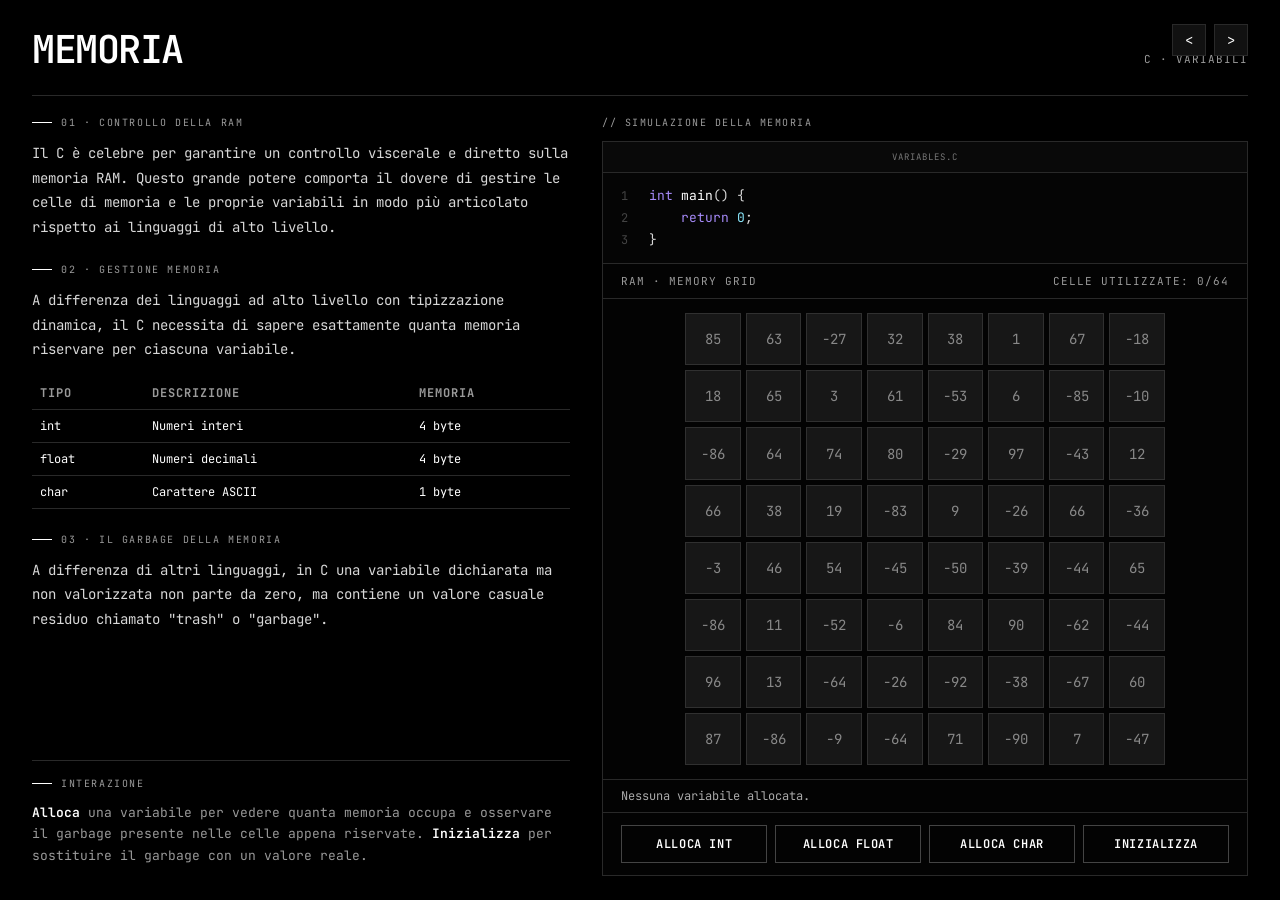
==== commit 8d90874f: "Update memoria.html" ====
--- a/memoria.html
+++ b/memoria.html
@@ -89,63 +89,37 @@
     const TOTAL_CELLS = 64, memory = [], variables = [], ramGrid = document.getElementById("ramGrid"), codeContent = document.getElementById("codeContent"), usedCounter = document.getElementById("usedCounter"), variableStatus = document.getElementById("variableStatus");
     let nextVariableId = 1;
 
-    for (let i = 0; i < TOTAL_CELLS; i++) {
-        memory.push({ value: Math.floor(Math.random() * 199) - 99, variableId: null, initialized: false });
-    }
+    for (let i = 0; i < TOTAL_CELLS; i++) memory.push({ value: Math.floor(Math.random() * 199) - 99, variableId: null, initialized: false });
 
     function getRandomHue() { return Math.floor(Math.random() * 360); }
 
     function renderMemory() {
         ramGrid.innerHTML = "";
-        let i = 0;
-
-        while (i < TOTAL_CELLS) {
-            const cell = memory[i];
-            const variable = cell.variableId !== null ? variables.find(v => v.id === cell.variableId) : null;
-
-            // Se la cella appartiene a una variabile E la variabile è inizializzata -> blocco unificato
-            if (variable && variable.initialized) {
-                const size = variable.cells.length;
-                const div = document.createElement("div");
-                div.className = "cell initialized";
-                div.style.gridColumn = `span ${size}`;
-
+        memory.forEach(cell => {
+            const div = document.createElement("div");
+            div.className = "cell";
+            div.textContent = cell.value;
+            if (cell.variableId !== null) {
+                const variable = variables.find(v => v.id === cell.variableId);
                 const hue = variable.hue;
                 div.style.borderColor = `hsl(${hue}, 100%, 65%)`;
                 div.style.boxShadow = `0 0 8px hsla(${hue}, 100%, 65%, 0.4), inset 0 0 8px hsla(${hue}, 100%, 65%, 0.2)`;
-                div.style.backgroundColor = `hsla(${hue}, 100%, 65%, 0.35)`;
-                div.style.color = "#ffffff";
-                div.style.textShadow = `0 0 5px hsla(${hue}, 100%, 65%, 0.8)`;
-                
-                // Valore singolo e centrato
-                div.textContent = cell.value;
-
-                ramGrid.appendChild(div);
-                i += size;
-            } else {
-                // Cella vuota O cella di variabile allocata ma non ancora inizializzata (1 div di 1 byte)
-                const div = document.createElement("div");
-                div.className = "cell";
-                div.textContent = cell.value;
-
-                if (variable) {
-                    const hue = variable.hue;
-                    div.style.borderColor = `hsl(${hue}, 100%, 65%)`;
-                    div.style.boxShadow = `0 0 8px hsla(${hue}, 100%, 65%, 0.4), inset 0 0 8px hsla(${hue}, 100%, 65%, 0.2)`;
+                if (cell.initialized) {
+                    div.style.backgroundColor = `hsla(${hue}, 100%, 65%, 0.35)`;
+                    div.style.color = "#ffffff";
+                    div.style.textShadow = `0 0 5px hsla(${hue}, 100%, 65%, 0.8)`;
+                    div.classList.add("initialized");
+                } else {
                     div.style.backgroundColor = `hsla(${hue}, 100%, 65%, 0.1)`;
                     div.style.color = `hsla(${hue}, 100%, 80%, 0.5)`;
                 }
-
-                ramGrid.appendChild(div);
-                i++;
             }
-        }
-
+            ramGrid.appendChild(div);
+        });
         usedCounter.textContent = memory.filter(c => c.variableId !== null).length;
     }
 
     function findFreeBlock(size) {
-        // Cerca blocchi contigui senza restrizioni sulla fine della riga
         for (let i = 0; i <= TOTAL_CELLS - size; i++) {
             const indexes = [];
             for (let j = 0; j < size; j++) indexes.push(i + j);
@@ -169,11 +143,13 @@
         const variable = variables.find(v => !v.initialized);
         if (!variable) { variableStatus.textContent = "Tutte le variabili sono inizializzate."; return; }
         variable.initialized = true;
-        let value = variable.type === "int" ? 10 : variable.type === "float" ? 1.5 : "'A'";
-        variable.cells.forEach(index => {
-            memory[index].value = value;
+        let value = variable.type === "int" ? 10 : variable.type === "float" ? 1.5 : "A";
+
+        variable.cells.forEach((index, i) => {
+            memory[index].value = (i === 0) ? value : 0; // Valore solo nel 1° byte, 0 nei successivi
             memory[index].initialized = true;
         });
+
         renderMemory();
         updateCode();
         variableStatus.textContent = `Inizializzata var${variable.id}`;
